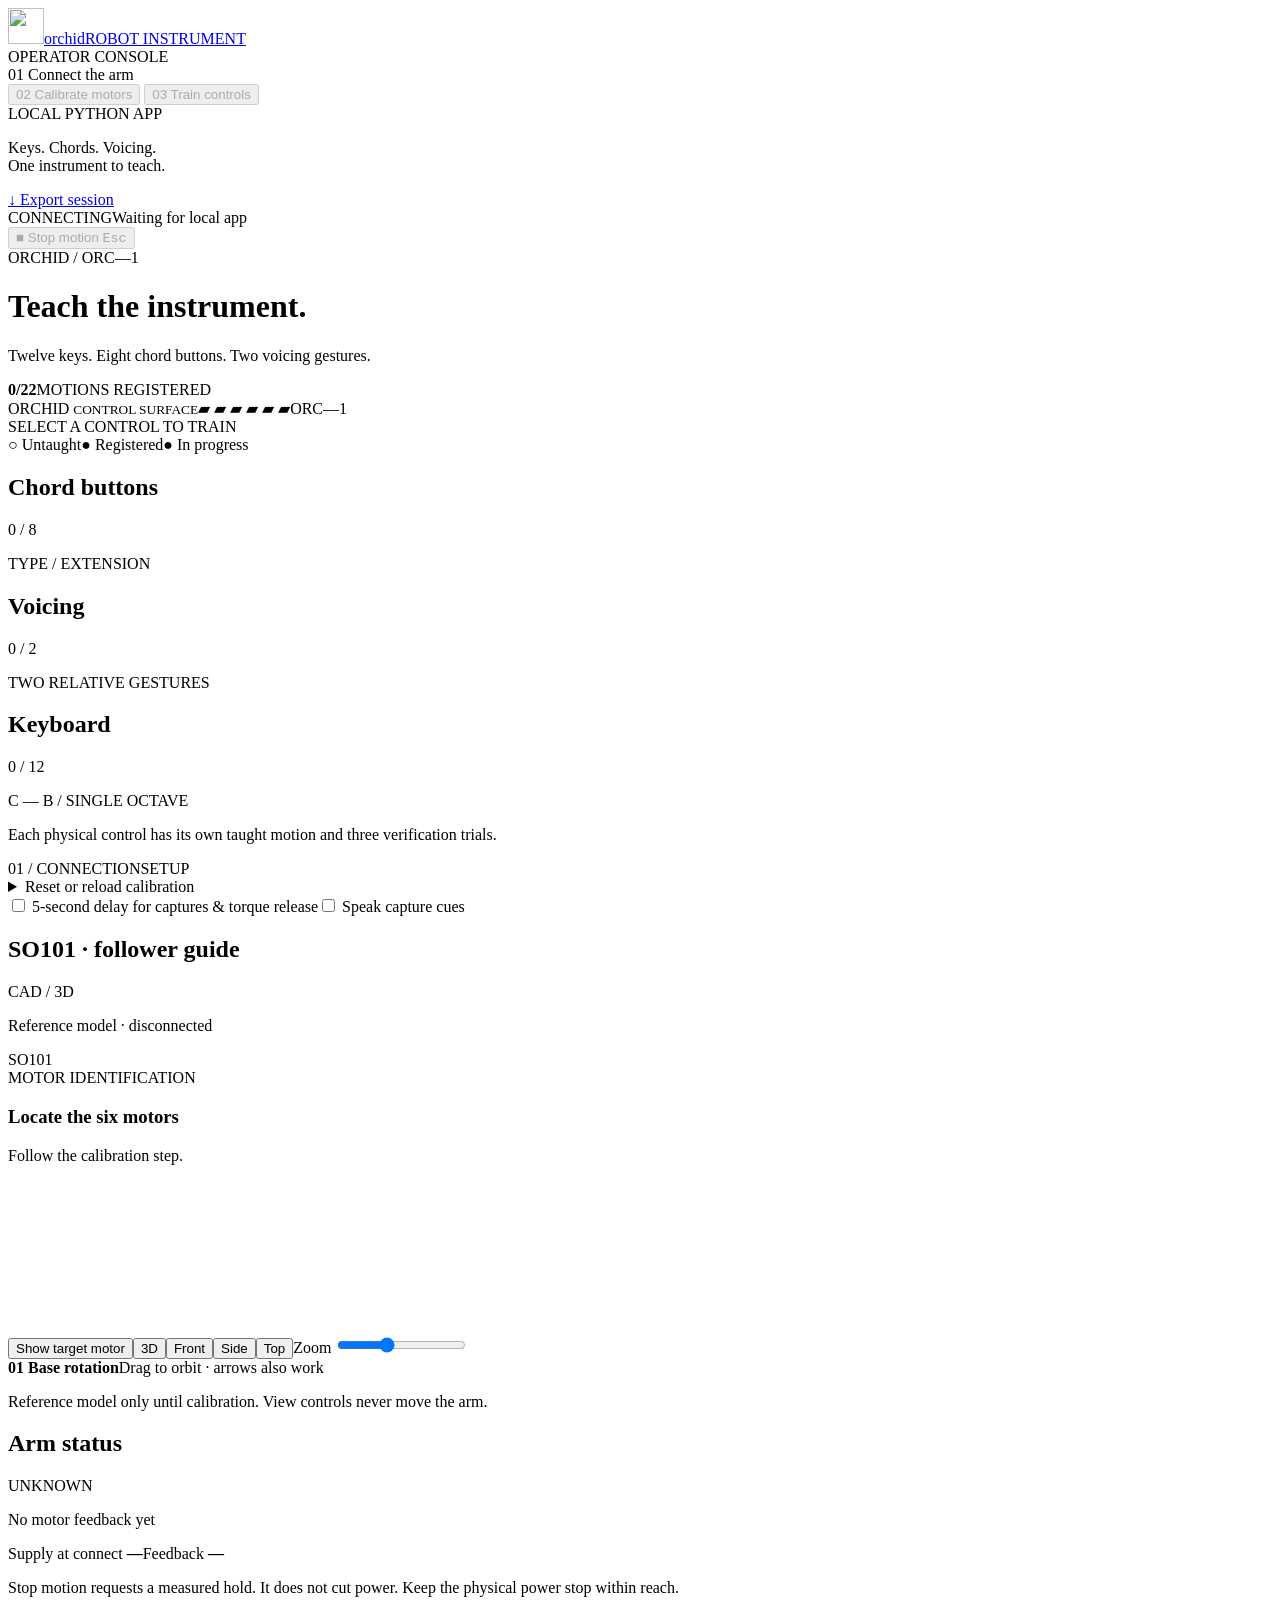
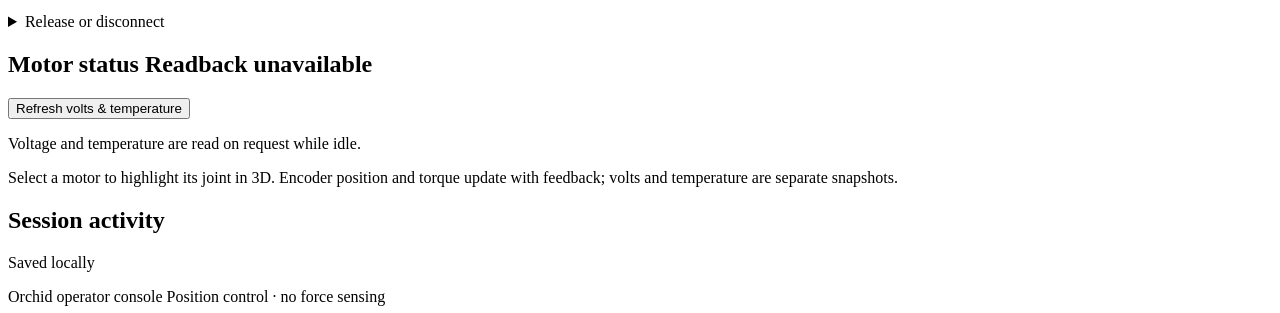
==== orchid_demo/static/index.html @ a0fb6c43 "Add calibration navigation and connect leaders from setup" ====
<!doctype html>
<html lang="en">
<head>
  <meta charset="utf-8"><meta name="viewport" content="width=device-width,initial-scale=1">
  <title>Orchid · Operator console</title>
  <link rel="icon" href="/static/orchid.svg" type="image/svg+xml">
  <link rel="stylesheet" href="/static/style.css">
  <script src="/static/arm-geometry.js" defer></script>
  <script src="/static/arm-model.js" defer></script>
  <script src="/static/arm-visuals.js" defer></script>
  <script src="/static/arm-guide.js" defer></script>
  <script src="/static/arm-renderer.js" defer></script>
  <script src="/static/arm-view.js" defer></script>
  <script src="/static/operator-panels.js" defer></script>
  <script src="/static/app.js" defer></script>
</head>
<body>
  <aside class="sidebar">
    <a class="brand" href="/"><img src="/static/orchid.svg" alt="" width="36" height="36"><span>orchid<span class="brand-sub">ROBOT INSTRUMENT</span></span></a>
    <div class="side-label">OPERATOR CONSOLE</div>
    <nav aria-label="Workflow progress">
      <div id="nav-connect" class="nav-item"><span>01</span> Connect the arm <b></b></div>
      <button type="button" id="nav-calibration" class="nav-item" data-view="calibration" disabled><span>02</span> Calibrate motors <b></b></button>
      <button type="button" id="nav-notes" class="nav-item" data-view="notes" disabled><span>03</span> Train controls <b></b></button>
    </nav>
    <div class="side-bottom"><span class="status-dot"></span> LOCAL PYTHON APP<p>Keys. Chords. Voicing.<br>One instrument to teach.</p><a href="/api/export" download>↓ Export session</a></div>
  </aside>
  <div class="workspace">
    <header class="topbar"><div><span id="mode" class="badge">CONNECTING</span><span id="connection">Waiting for local app</span></div><button id="stop" class="stop" disabled>■ Stop motion <kbd>Esc</kbd></button></header>
    <main>
      <div id="connection-warning" class="notice danger" role="alert" hidden></div>
      <div class="page-heading"><div><div class="eyebrow">ORCHID / ORC—1</div><h1>Teach the instrument.</h1><p>Twelve keys. Eight chord buttons. Two voicing gestures.</p></div><div class="progress-number"><strong id="completed">0<span>/22</span></strong><span>MOTIONS REGISTERED</span></div></div>
      <section class="instrument-shell" aria-label="Orchid control training map">
        <div class="instrument-rail"><span>ORCHID <small>CONTROL SURFACE</small></span><span class="rail-slots" aria-hidden="true">▰ ▰ ▰ ▰ ▰ ▰</span><span>ORC—1</span></div>
        <div class="instrument-face">
          <div class="instrument-topline"><span><i class="lamp"></i> SELECT A CONTROL TO TRAIN</span><div class="legend"><span>○ Untaught</span><span class="green">● Registered</span><span class="amber">● In progress</span></div></div>
          <div class="instrument-controls">
            <section class="chord-bank" aria-label="Chord buttons"><div class="section-line"><h2>Chord buttons</h2><span id="chord-count" class="subtle">0 / 8</span></div><div id="chord-buttons" class="chord-grid"></div><p class="surface-caption">TYPE / EXTENSION</p></section>
            <section class="voicing-bank" aria-label="Large voicing dial"><div class="section-line"><h2>Voicing</h2><span id="dial-count" class="subtle">0 / 2</span></div><div class="voicing-knob" aria-hidden="true"><span></span></div><div id="dial-buttons" class="dial-actions"></div><p class="surface-caption">TWO RELATIVE GESTURES</p></section>
            <section class="note-bank" aria-label="Twelve note registration progress"><div class="section-line"><h2>Keyboard</h2><span id="key-count" class="subtle">0 / 12</span></div><div id="keyboard" class="keyboard"></div><p class="surface-caption">C — B / SINGLE OCTAVE</p></section>
          </div>
          <p class="subtle" id="keyboard-hint">Each physical control has its own taught motion and three verification trials.</p>
        </div>
      </section>
      <div class="work-grid">
        <section class="workflow card"><div class="section-line"><span id="step-label" class="eyebrow">01 / CONNECTION</span><span id="phase-badge" class="badge neutral">SETUP</span></div><div id="leader-teaching" class="leader-teaching" hidden></div><div id="workflow"></div><details id="calibration-tools" class="calibration-tools"><summary>Reset or reload calibration</summary><div id="calibration-tools-content"></div></details><div id="countdown" class="countdown" role="status" hidden></div><div id="operation" class="operation" role="status" hidden></div><div id="error" class="notice danger" role="alert" hidden></div><div class="capture-options"><label><input type="checkbox" id="delay"> 5-second delay for captures & torque release</label><label><input type="checkbox" id="speech"> Speak capture cues</label></div></section>
        <aside class="arm-column">
          <section class="arm-view card" aria-label="3D arm position"><div class="section-line"><h2 id="arm-guide-title">SO101 · follower guide</h2><span class="subtle">CAD / 3D</span></div><p id="pose-status" class="pose-status" role="status">Reference model · disconnected</p><div id="pose-target" class="pose-target"><span id="pose-target-number" class="pose-target-number">SO101</span><div><span id="pose-target-kind" class="pose-target-kind">MOTOR IDENTIFICATION</span><h3 id="pose-target-title">Locate the six motors</h3><p id="pose-target-action">Follow the calibration step.</p></div></div><p id="pose-target-location" class="pose-target-location"></p><canvas aria-describedby="pose-target-title pose-target-action pose-target-location pose-status" id="arm-canvas" tabindex="0" aria-label="Read-only 3D SO101 arm view">The arm view requires Canvas. Joint positions are available in Motor status.</canvas><div class="view-controls" aria-label="Camera controls"><button type="button" id="pose-focus">Show target motor</button><button type="button" data-camera="home">3D</button><button type="button" data-camera="front">Front</button><button type="button" data-camera="side">Side</button><button type="button" data-camera="top">Top</button><label>Zoom <input id="pose-zoom" type="range" min="0.6" max="1.7" step="0.1" value="1"></label></div><div class="pose-footer"><strong id="pose-joint">01 Base rotation</strong><span>Drag to orbit · arrows also work</span></div><p id="pose-note" class="physical-note">Reference model only until calibration. View controls never move the arm.</p></section>
          <section class="telemetry card"><div class="section-line"><h2>Arm status</h2><span id="torque-summary" class="badge neutral">UNKNOWN</span></div><p id="feedback-age" class="subtle">No motor feedback yet</p><div class="telemetry-footer"><span>Supply at connect <b id="voltage">—</b></span><span>Feedback <b id="feedback">—</b></span></div><p class="physical-note">Stop motion requests a measured hold. It does not cut power. Keep the physical power stop within reach.</p><details id="recovery"><summary>Release or disconnect</summary><button type="button" class="confirmation" id="recovery-supported" data-confirm="supported" aria-pressed="false"><span class="confirmation-icon" aria-hidden="true">○</span><span class="confirmation-copy"><strong>Arm recovery</strong><span>Both connected arms are supported or resting securely.</span><small class="confirmation-state">Tap to confirm · no motor command</small></span></button><div class="actions"><button data-action="release" data-recovery="true" class="secondary">Release torque</button><button data-action="disconnect" data-recovery="true" class="secondary">Disconnect</button></div></details></section>
        </aside>
      </div>
      <section class="motor-status card"><div class="section-line"><h2>Motor status <span id="motor-status-label" class="subtle">Readback unavailable</span></h2><button type="button" class="secondary" data-action="refresh_diagnostics" data-diagnostics="true">Refresh volts & temperature</button></div><div id="motors" class="motor-grid"></div><p id="diagnostics-age" class="subtle">Voltage and temperature are read on request while idle.</p><p class="hint">Select a motor to highlight its joint in 3D. Encoder position and torque update with feedback; volts and temperature are separate snapshots.</p></section>
      <section class="activity card"><div class="section-line"><h2>Session activity</h2><span class="subtle">Saved locally</span></div><ol id="events"></ol></section>
      <footer>Orchid operator console <span>Position control · no force sensing</span></footer>
    </main>
  </div>
</body>
</html>
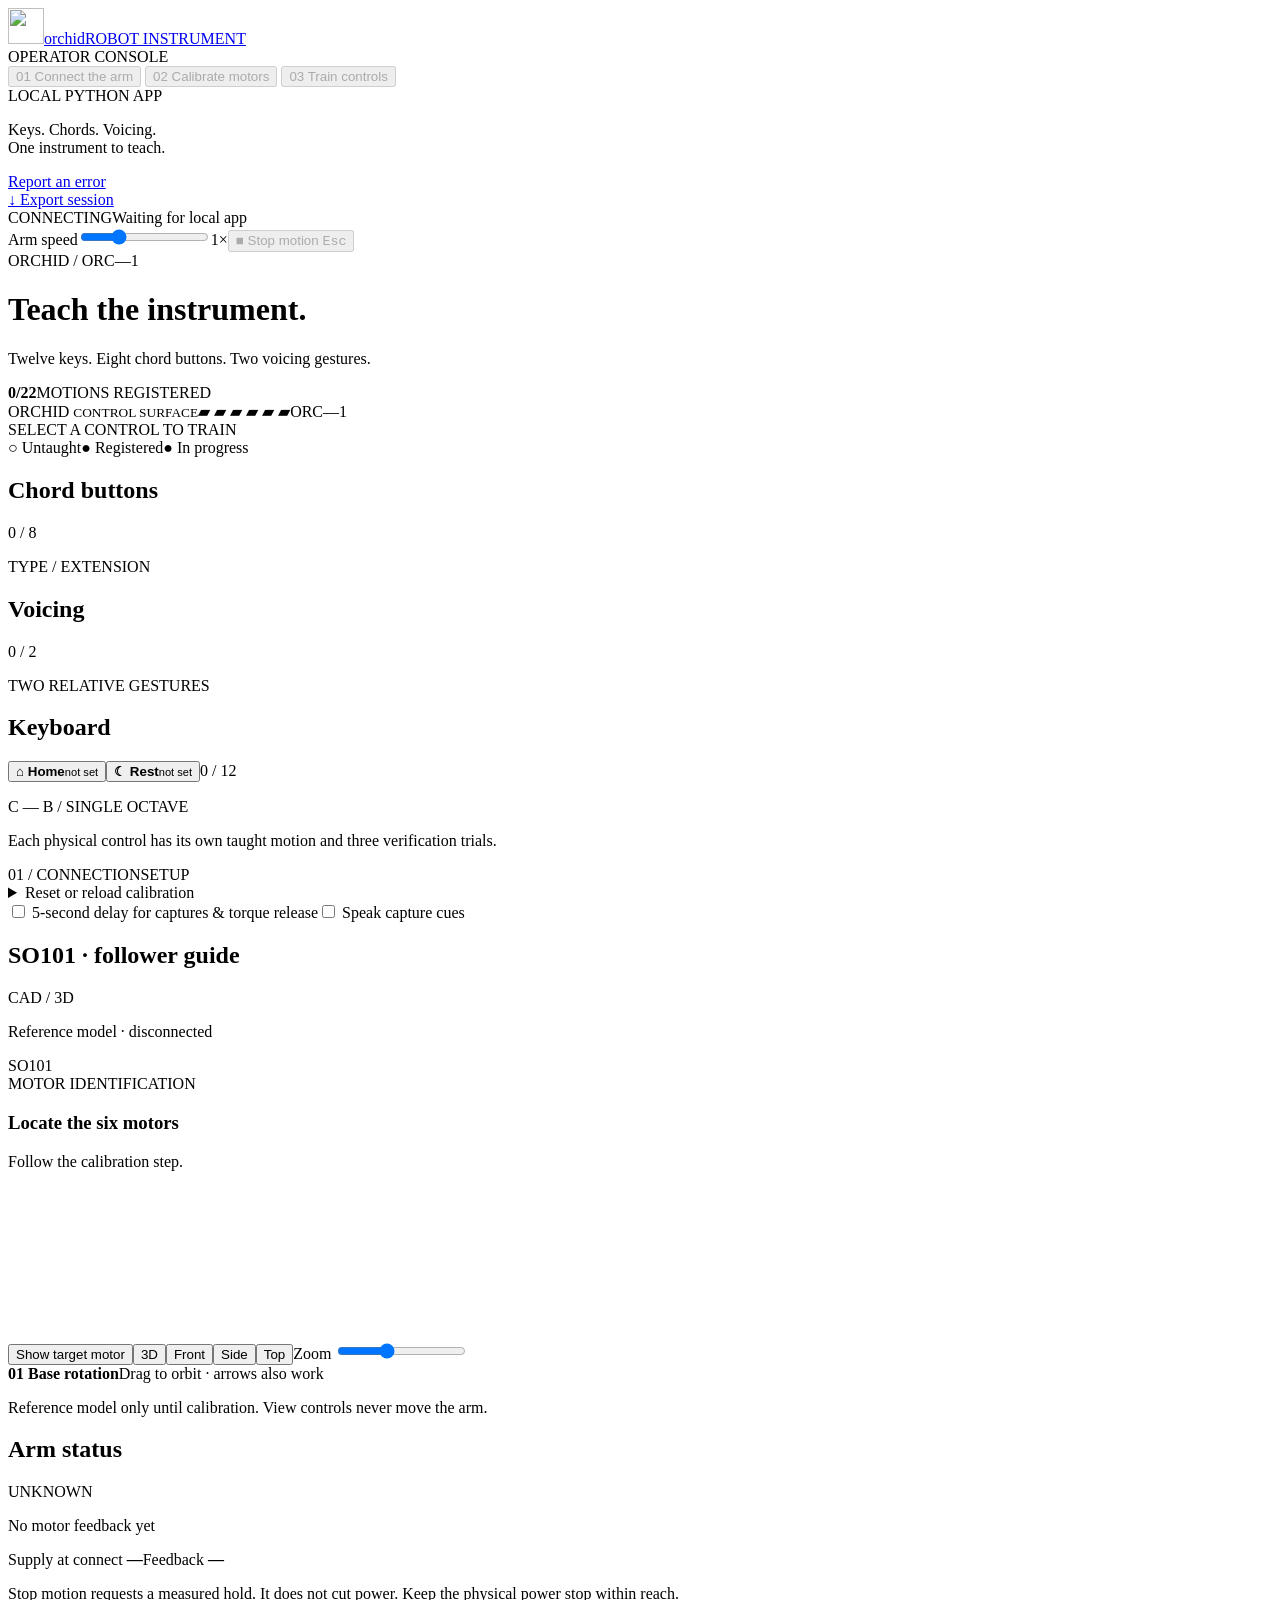
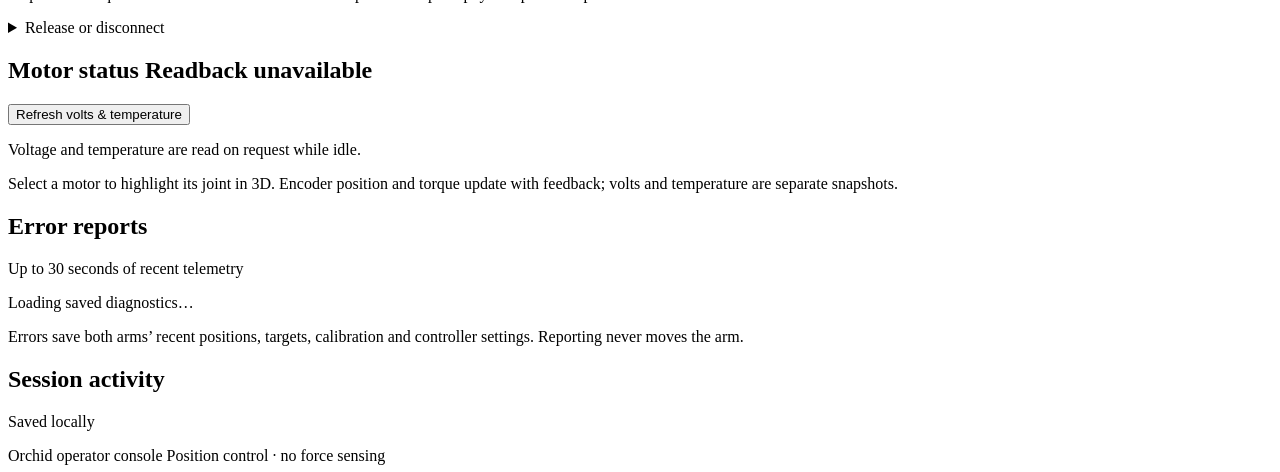
==== commit a3d2d870: "Teach keys by waypoints on LeRobot's control loop; add API, speed, e-stop and macOS move - teach_key" ====
--- a/orchid_demo/static/index.html
+++ b/orchid_demo/static/index.html
@@ -12,6 +12,8 @@
   <script src="/static/arm-renderer.js" defer></script>
   <script src="/static/arm-view.js" defer></script>
   <script src="/static/operator-panels.js" defer></script>
+  <script src="/static/error-copy.js" defer></script>
+  <script src="/static/incidents.js" defer></script>
   <script src="/static/app.js" defer></script>
 </head>
 <body>
@@ -19,14 +21,14 @@
     <a class="brand" href="/"><img src="/static/orchid.svg" alt="" width="36" height="36"><span>orchid<span class="brand-sub">ROBOT INSTRUMENT</span></span></a>
     <div class="side-label">OPERATOR CONSOLE</div>
     <nav aria-label="Workflow progress">
-      <div id="nav-connect" class="nav-item"><span>01</span> Connect the arm <b></b></div>
+      <button type="button" id="nav-connect" class="nav-item" data-view="connect" disabled><span>01</span> Connect the arm <b></b></button>
       <button type="button" id="nav-calibration" class="nav-item" data-view="calibration" disabled><span>02</span> Calibrate motors <b></b></button>
       <button type="button" id="nav-notes" class="nav-item" data-view="notes" disabled><span>03</span> Train controls <b></b></button>
     </nav>
-    <div class="side-bottom"><span class="status-dot"></span> LOCAL PYTHON APP<p>Keys. Chords. Voicing.<br>One instrument to teach.</p><a href="/api/export" download>↓ Export session</a></div>
+    <div class="side-bottom"><span class="status-dot"></span> LOCAL PYTHON APP<p>Keys. Chords. Voicing.<br>One instrument to teach.</p><a href="#error-reports">Report an error</a><br><a href="/api/export" download>↓ Export session</a></div>
   </aside>
   <div class="workspace">
-    <header class="topbar"><div><span id="mode" class="badge">CONNECTING</span><span id="connection">Waiting for local app</span></div><button id="stop" class="stop" disabled>■ Stop motion <kbd>Esc</kbd></button></header>
+    <header class="topbar"><div><span id="mode" class="badge">CONNECTING</span><span id="connection">Waiting for local app</span></div><div class="topbar-tools"><label class="speed-control" title="Arm speed for every key, chord, dial turn and the API. Applies from the next play."><span>Arm speed</span><input id="arm-speed" type="range" min="0.25" max="3" step="0.25" value="1" aria-label="Arm speed, 0.25 to 3 times"><output id="arm-speed-value" for="arm-speed">1×</output></label><button id="stop" class="stop" disabled>■ Stop motion <kbd>Esc</kbd></button></div></header>
     <main>
       <div id="connection-warning" class="notice danger" role="alert" hidden></div>
       <div class="page-heading"><div><div class="eyebrow">ORCHID / ORC—1</div><h1>Teach the instrument.</h1><p>Twelve keys. Eight chord buttons. Two voicing gestures.</p></div><div class="progress-number"><strong id="completed">0<span>/22</span></strong><span>MOTIONS REGISTERED</span></div></div>
@@ -37,19 +39,20 @@
           <div class="instrument-controls">
             <section class="chord-bank" aria-label="Chord buttons"><div class="section-line"><h2>Chord buttons</h2><span id="chord-count" class="subtle">0 / 8</span></div><div id="chord-buttons" class="chord-grid"></div><p class="surface-caption">TYPE / EXTENSION</p></section>
             <section class="voicing-bank" aria-label="Large voicing dial"><div class="section-line"><h2>Voicing</h2><span id="dial-count" class="subtle">0 / 2</span></div><div class="voicing-knob" aria-hidden="true"><span></span></div><div id="dial-buttons" class="dial-actions"></div><p class="surface-caption">TWO RELATIVE GESTURES</p></section>
-            <section class="note-bank" aria-label="Twelve note registration progress"><div class="section-line"><h2>Keyboard</h2><span id="key-count" class="subtle">0 / 12</span></div><div id="keyboard" class="keyboard"></div><p class="surface-caption">C — B / SINGLE OCTAVE</p></section>
+            <section class="note-bank" aria-label="Twelve note registration progress"><div class="section-line"><h2>Keyboard</h2><button type="button" id="home-control" class="home-control" data-note="home" aria-label="Arm home pose"><strong>⌂ Home</strong><small id="home-control-status">not set</small></button><button type="button" id="rest-control" class="home-control" data-note="rest" aria-label="Arm rest pose"><strong>☾ Rest</strong><small id="rest-control-status">not set</small></button><span id="key-count" class="subtle">0 / 12</span></div><div id="keyboard" class="keyboard"></div><p class="surface-caption">C — B / SINGLE OCTAVE</p></section>
           </div>
           <p class="subtle" id="keyboard-hint">Each physical control has its own taught motion and three verification trials.</p>
         </div>
       </section>
       <div class="work-grid">
-        <section class="workflow card"><div class="section-line"><span id="step-label" class="eyebrow">01 / CONNECTION</span><span id="phase-badge" class="badge neutral">SETUP</span></div><div id="leader-teaching" class="leader-teaching" hidden></div><div id="workflow"></div><details id="calibration-tools" class="calibration-tools"><summary>Reset or reload calibration</summary><div id="calibration-tools-content"></div></details><div id="countdown" class="countdown" role="status" hidden></div><div id="operation" class="operation" role="status" hidden></div><div id="error" class="notice danger" role="alert" hidden></div><div class="capture-options"><label><input type="checkbox" id="delay"> 5-second delay for captures & torque release</label><label><input type="checkbox" id="speech"> Speak capture cues</label></div></section>
+        <section class="workflow card"><div class="section-line"><span id="step-label" class="eyebrow">01 / CONNECTION</span><span id="phase-badge" class="badge neutral">SETUP</span></div><div id="leader-teaching" class="leader-teaching" hidden></div><div id="workflow"></div><details id="home-tools" class="calibration-tools" hidden><summary>Teach a new home</summary><div id="home-tools-content"></div></details><details id="calibration-tools" class="calibration-tools"><summary>Reset or reload calibration</summary><div id="calibration-tools-content"></div></details><div id="countdown" class="countdown" role="status" hidden></div><div id="operation" class="operation" role="status" hidden></div><div id="error" class="notice danger" role="alert" hidden></div><div class="capture-options"><label><input type="checkbox" id="delay"> 5-second delay for captures & torque release</label><label><input type="checkbox" id="speech"> Speak capture cues</label></div></section>
         <aside class="arm-column">
           <section class="arm-view card" aria-label="3D arm position"><div class="section-line"><h2 id="arm-guide-title">SO101 · follower guide</h2><span class="subtle">CAD / 3D</span></div><p id="pose-status" class="pose-status" role="status">Reference model · disconnected</p><div id="pose-target" class="pose-target"><span id="pose-target-number" class="pose-target-number">SO101</span><div><span id="pose-target-kind" class="pose-target-kind">MOTOR IDENTIFICATION</span><h3 id="pose-target-title">Locate the six motors</h3><p id="pose-target-action">Follow the calibration step.</p></div></div><p id="pose-target-location" class="pose-target-location"></p><canvas aria-describedby="pose-target-title pose-target-action pose-target-location pose-status" id="arm-canvas" tabindex="0" aria-label="Read-only 3D SO101 arm view">The arm view requires Canvas. Joint positions are available in Motor status.</canvas><div class="view-controls" aria-label="Camera controls"><button type="button" id="pose-focus">Show target motor</button><button type="button" data-camera="home">3D</button><button type="button" data-camera="front">Front</button><button type="button" data-camera="side">Side</button><button type="button" data-camera="top">Top</button><label>Zoom <input id="pose-zoom" type="range" min="0.6" max="1.7" step="0.1" value="1"></label></div><div class="pose-footer"><strong id="pose-joint">01 Base rotation</strong><span>Drag to orbit · arrows also work</span></div><p id="pose-note" class="physical-note">Reference model only until calibration. View controls never move the arm.</p></section>
           <section class="telemetry card"><div class="section-line"><h2>Arm status</h2><span id="torque-summary" class="badge neutral">UNKNOWN</span></div><p id="feedback-age" class="subtle">No motor feedback yet</p><div class="telemetry-footer"><span>Supply at connect <b id="voltage">—</b></span><span>Feedback <b id="feedback">—</b></span></div><p class="physical-note">Stop motion requests a measured hold. It does not cut power. Keep the physical power stop within reach.</p><details id="recovery"><summary>Release or disconnect</summary><button type="button" class="confirmation" id="recovery-supported" data-confirm="supported" aria-pressed="false"><span class="confirmation-icon" aria-hidden="true">○</span><span class="confirmation-copy"><strong>Arm recovery</strong><span>Both connected arms are supported or resting securely.</span><small class="confirmation-state">Tap to confirm · no motor command</small></span></button><div class="actions"><button data-action="release" data-recovery="true" class="secondary">Release torque</button><button data-action="disconnect" data-recovery="true" class="secondary">Disconnect</button></div></details></section>
         </aside>
       </div>
       <section class="motor-status card"><div class="section-line"><h2>Motor status <span id="motor-status-label" class="subtle">Readback unavailable</span></h2><button type="button" class="secondary" data-action="refresh_diagnostics" data-diagnostics="true">Refresh volts & temperature</button></div><div id="motors" class="motor-grid"></div><p id="diagnostics-age" class="subtle">Voltage and temperature are read on request while idle.</p><p class="hint">Select a motor to highlight its joint in 3D. Encoder position and torque update with feedback; volts and temperature are separate snapshots.</p></section>
+      <section id="error-reports" class="card incident-reports" aria-label="Error reports"><div class="section-line"><h2>Error reports</h2><span class="subtle">Up to 30 seconds of recent telemetry</span></div><p id="incident-delivery" class="subtle">Loading saved diagnostics…</p><p>Errors save both arms’ recent positions, targets, calibration and controller settings. Reporting never moves the arm.</p><p id="incident-message" class="notice danger" data-error-copy role="alert" hidden></p><div id="incident-list" class="incident-list"></div></section>
       <section class="activity card"><div class="section-line"><h2>Session activity</h2><span class="subtle">Saved locally</span></div><ol id="events"></ol></section>
       <footer>Orchid operator console <span>Position control · no force sensing</span></footer>
     </main>
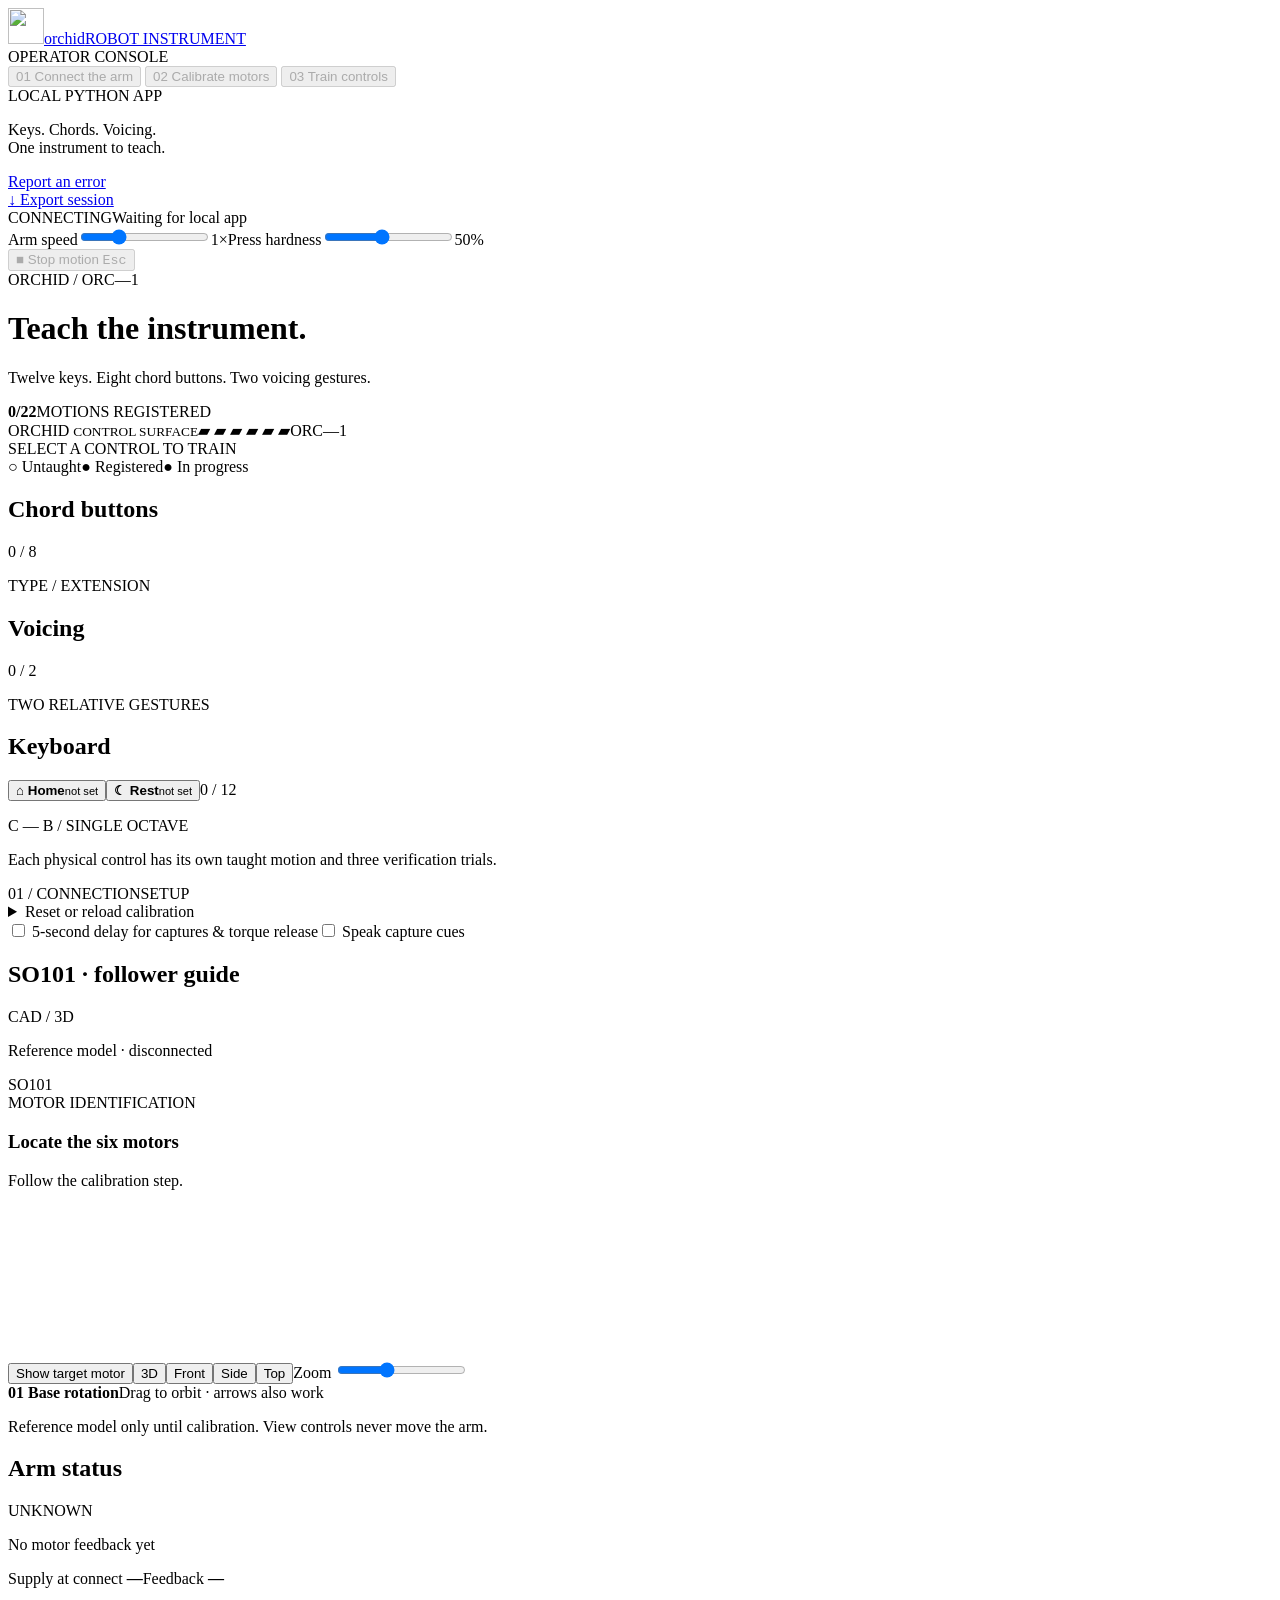
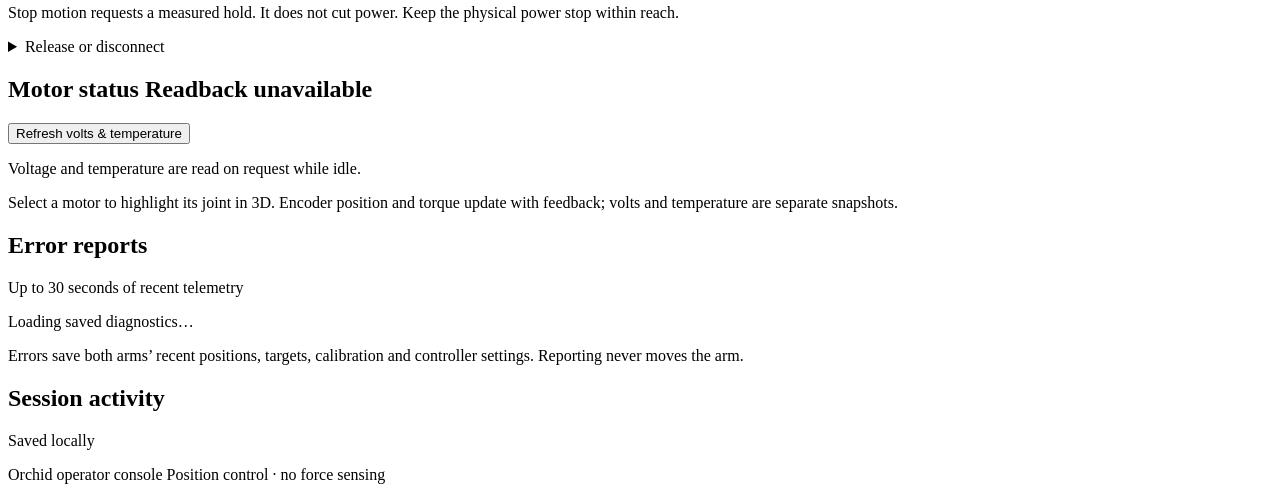
==== commit e4b32536: "Play taught controls with only the follower; add press hardness - Taught keys, chord buttons, dial t" ====
--- a/orchid_demo/static/index.html
+++ b/orchid_demo/static/index.html
@@ -28,7 +28,7 @@
     <div class="side-bottom"><span class="status-dot"></span> LOCAL PYTHON APP<p>Keys. Chords. Voicing.<br>One instrument to teach.</p><a href="#error-reports">Report an error</a><br><a href="/api/export" download>↓ Export session</a></div>
   </aside>
   <div class="workspace">
-    <header class="topbar"><div><span id="mode" class="badge">CONNECTING</span><span id="connection">Waiting for local app</span></div><div class="topbar-tools"><label class="speed-control" title="Arm speed for every key, chord, dial turn and the API. Applies from the next play."><span>Arm speed</span><input id="arm-speed" type="range" min="0.25" max="3" step="0.25" value="1" aria-label="Arm speed, 0.25 to 3 times"><output id="arm-speed-value" for="arm-speed">1×</output></label><button id="stop" class="stop" disabled>■ Stop motion <kbd>Esc</kbd></button></div></header>
+    <header class="topbar"><div><span id="mode" class="badge">CONNECTING</span><span id="connection">Waiting for local app</span></div><div class="topbar-tools"><div class="top-sliders"><label class="speed-control" title="Arm speed for every key, chord, dial turn and the API. Applies from the next play."><span>Arm speed</span><input id="arm-speed" type="range" min="0.25" max="3" step="0.25" value="1" aria-label="Arm speed, 0.25 to 3 times"><output id="arm-speed-value" for="arm-speed">1×</output></label><label class="speed-control" title="How fast the final touch → press moves, as a share of the other strokes. Lower is gentler. Applies to every key and chord button from the next play; the release is not slowed."><span>Press hardness</span><input id="press-hardness" type="range" min="10" max="100" step="5" value="50" aria-label="Press hardness, 10 to 100 percent"><output id="press-hardness-value" for="press-hardness">50%</output></label></div><button id="stop" class="stop" disabled>■ Stop motion <kbd>Esc</kbd></button></div></header>
     <main>
       <div id="connection-warning" class="notice danger" role="alert" hidden></div>
       <div class="page-heading"><div><div class="eyebrow">ORCHID / ORC—1</div><h1>Teach the instrument.</h1><p>Twelve keys. Eight chord buttons. Two voicing gestures.</p></div><div class="progress-number"><strong id="completed">0<span>/22</span></strong><span>MOTIONS REGISTERED</span></div></div>
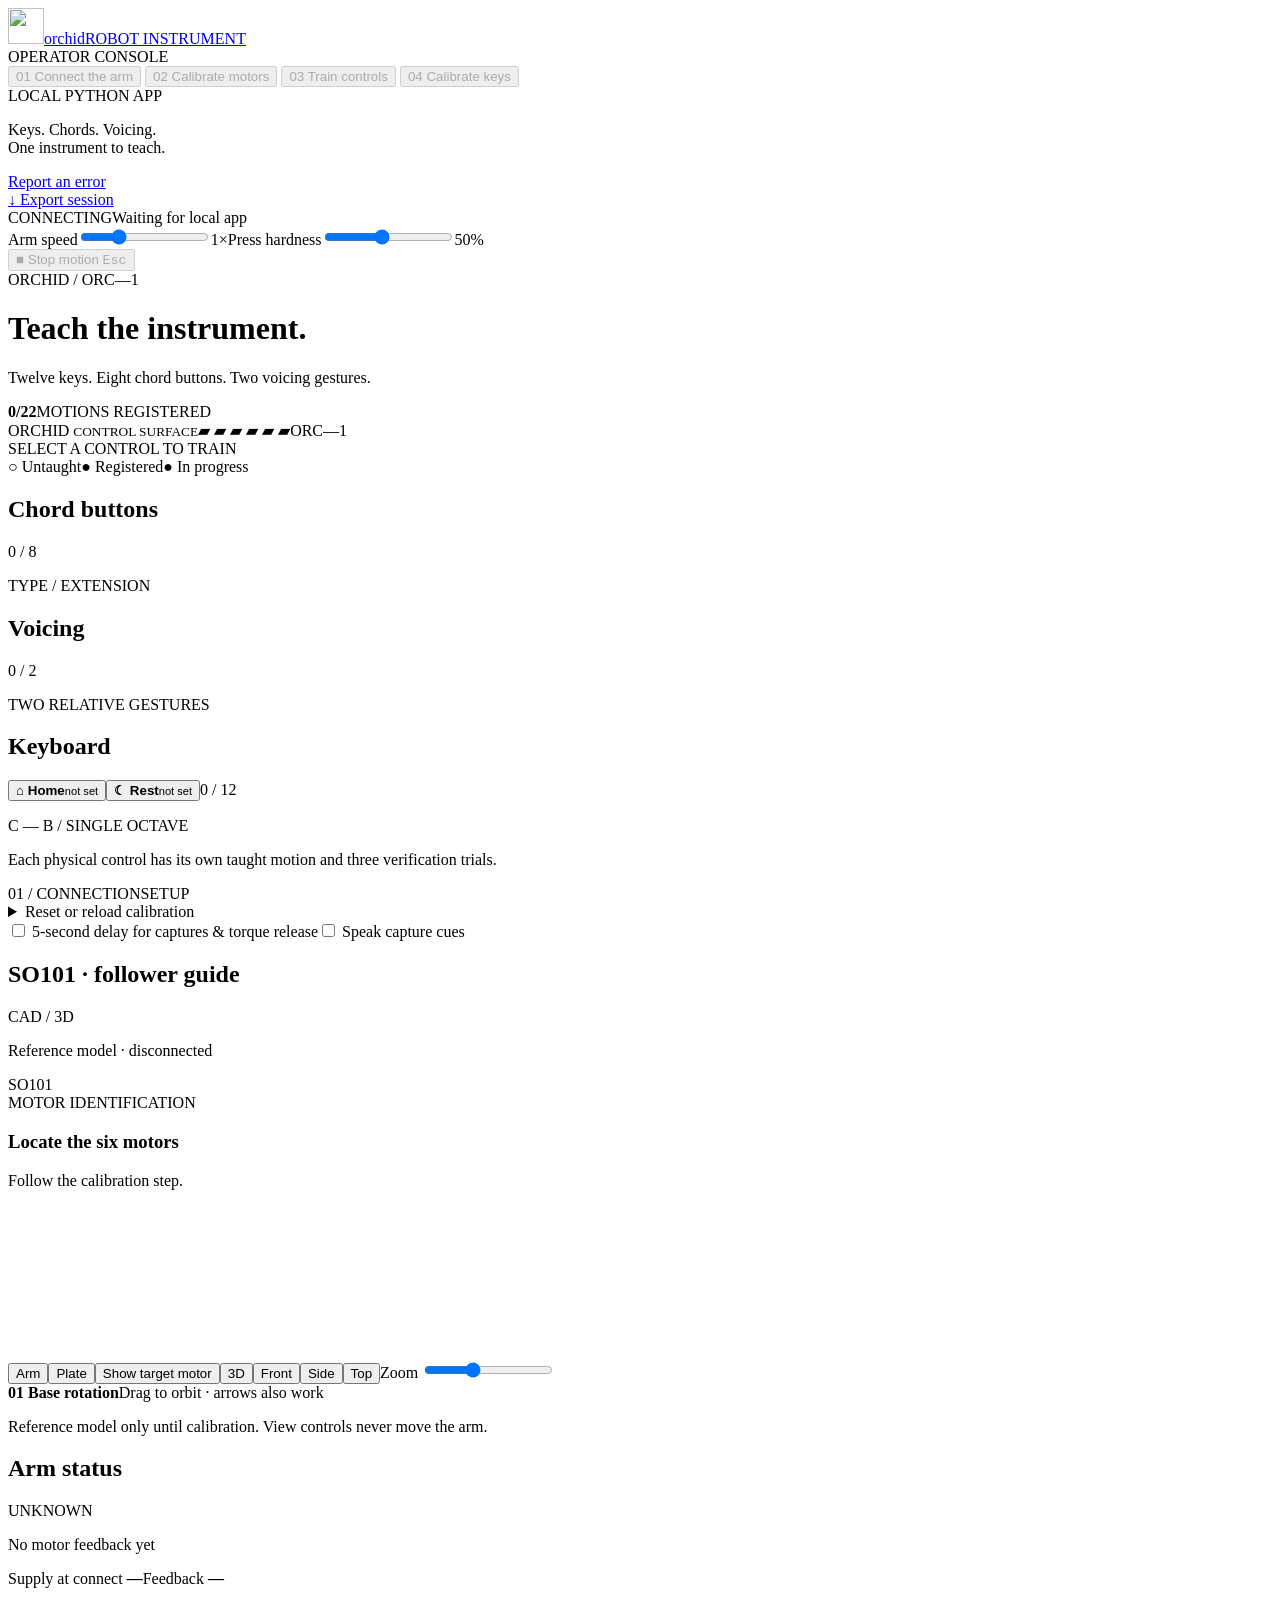
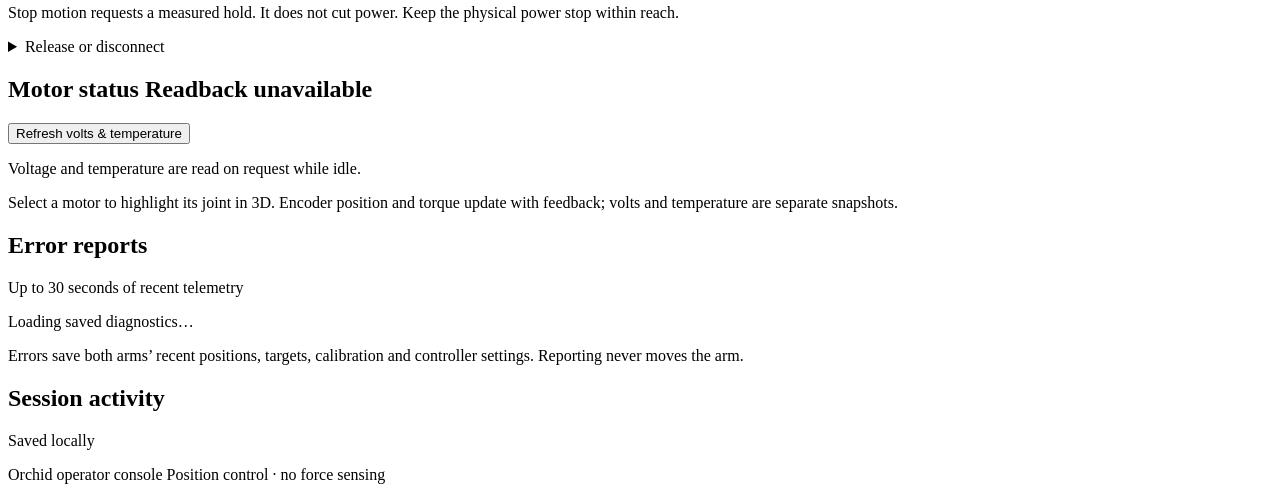
==== commit b6cb4843: "Check notes with Orchid Studio, calibrate keys, and run two followers on the plate Note check and ke" ====
--- a/orchid_demo/static/index.html
+++ b/orchid_demo/static/index.html
@@ -8,6 +8,7 @@
   <script src="/static/arm-geometry.js" defer></script>
   <script src="/static/arm-model.js" defer></script>
   <script src="/static/arm-visuals.js" defer></script>
+  <script src="/static/plate-visual.js" defer></script>
   <script src="/static/arm-guide.js" defer></script>
   <script src="/static/arm-renderer.js" defer></script>
   <script src="/static/arm-view.js" defer></script>
@@ -20,12 +21,14 @@
   <aside class="sidebar">
     <a class="brand" href="/"><img src="/static/orchid.svg" alt="" width="36" height="36"><span>orchid<span class="brand-sub">ROBOT INSTRUMENT</span></span></a>
     <div class="side-label">OPERATOR CONSOLE</div>
+    <div id="arm-switch" class="arm-switch" role="group" aria-label="Follower arm" hidden></div>
     <nav aria-label="Workflow progress">
       <button type="button" id="nav-connect" class="nav-item" data-view="connect" disabled><span>01</span> Connect the arm <b></b></button>
       <button type="button" id="nav-calibration" class="nav-item" data-view="calibration" disabled><span>02</span> Calibrate motors <b></b></button>
       <button type="button" id="nav-notes" class="nav-item" data-view="notes" disabled><span>03</span> Train controls <b></b></button>
+      <button type="button" id="nav-tune" class="nav-item" data-view="tune" disabled><span>04</span> Calibrate keys <b></b></button>
     </nav>
-    <div class="side-bottom"><span class="status-dot"></span> LOCAL PYTHON APP<p>Keys. Chords. Voicing.<br>One instrument to teach.</p><a href="#error-reports">Report an error</a><br><a href="/api/export" download>↓ Export session</a></div>
+    <div class="side-bottom"><span class="status-dot"></span> LOCAL PYTHON APP<p>Keys. Chords. Voicing.<br>One instrument to teach.</p><a href="#error-reports">Report an error</a><br><a href="/api/export" data-export download>↓ Export session</a></div>
   </aside>
   <div class="workspace">
     <header class="topbar"><div><span id="mode" class="badge">CONNECTING</span><span id="connection">Waiting for local app</span></div><div class="topbar-tools"><div class="top-sliders"><label class="speed-control" title="Arm speed for every key, chord, dial turn and the API. Applies from the next play."><span>Arm speed</span><input id="arm-speed" type="range" min="0.25" max="3" step="0.25" value="1" aria-label="Arm speed, 0.25 to 3 times"><output id="arm-speed-value" for="arm-speed">1×</output></label><label class="speed-control" title="How fast the final touch → press moves, as a share of the other strokes. Lower is gentler. Applies to every key and chord button from the next play; the release is not slowed."><span>Press hardness</span><input id="press-hardness" type="range" min="10" max="100" step="5" value="50" aria-label="Press hardness, 10 to 100 percent"><output id="press-hardness-value" for="press-hardness">50%</output></label></div><button id="stop" class="stop" disabled>■ Stop motion <kbd>Esc</kbd></button></div></header>
@@ -47,7 +50,7 @@
       <div class="work-grid">
         <section class="workflow card"><div class="section-line"><span id="step-label" class="eyebrow">01 / CONNECTION</span><span id="phase-badge" class="badge neutral">SETUP</span></div><div id="leader-teaching" class="leader-teaching" hidden></div><div id="workflow"></div><details id="home-tools" class="calibration-tools" hidden><summary>Teach a new home</summary><div id="home-tools-content"></div></details><details id="calibration-tools" class="calibration-tools"><summary>Reset or reload calibration</summary><div id="calibration-tools-content"></div></details><div id="countdown" class="countdown" role="status" hidden></div><div id="operation" class="operation" role="status" hidden></div><div id="error" class="notice danger" role="alert" hidden></div><div class="capture-options"><label><input type="checkbox" id="delay"> 5-second delay for captures & torque release</label><label><input type="checkbox" id="speech"> Speak capture cues</label></div></section>
         <aside class="arm-column">
-          <section class="arm-view card" aria-label="3D arm position"><div class="section-line"><h2 id="arm-guide-title">SO101 · follower guide</h2><span class="subtle">CAD / 3D</span></div><p id="pose-status" class="pose-status" role="status">Reference model · disconnected</p><div id="pose-target" class="pose-target"><span id="pose-target-number" class="pose-target-number">SO101</span><div><span id="pose-target-kind" class="pose-target-kind">MOTOR IDENTIFICATION</span><h3 id="pose-target-title">Locate the six motors</h3><p id="pose-target-action">Follow the calibration step.</p></div></div><p id="pose-target-location" class="pose-target-location"></p><canvas aria-describedby="pose-target-title pose-target-action pose-target-location pose-status" id="arm-canvas" tabindex="0" aria-label="Read-only 3D SO101 arm view">The arm view requires Canvas. Joint positions are available in Motor status.</canvas><div class="view-controls" aria-label="Camera controls"><button type="button" id="pose-focus">Show target motor</button><button type="button" data-camera="home">3D</button><button type="button" data-camera="front">Front</button><button type="button" data-camera="side">Side</button><button type="button" data-camera="top">Top</button><label>Zoom <input id="pose-zoom" type="range" min="0.6" max="1.7" step="0.1" value="1"></label></div><div class="pose-footer"><strong id="pose-joint">01 Base rotation</strong><span>Drag to orbit · arrows also work</span></div><p id="pose-note" class="physical-note">Reference model only until calibration. View controls never move the arm.</p></section>
+          <section class="arm-view card" aria-label="3D arm position"><div class="section-line"><h2 id="arm-guide-title">SO101 · follower guide</h2><span class="subtle">CAD / 3D</span></div><p id="pose-status" class="pose-status" role="status">Reference model · disconnected</p><div id="pose-target" class="pose-target"><span id="pose-target-number" class="pose-target-number">SO101</span><div><span id="pose-target-kind" class="pose-target-kind">MOTOR IDENTIFICATION</span><h3 id="pose-target-title">Locate the six motors</h3><p id="pose-target-action">Follow the calibration step.</p></div></div><p id="pose-target-location" class="pose-target-location"></p><canvas aria-describedby="pose-target-title pose-target-action pose-target-location pose-status" id="arm-canvas" tabindex="0" aria-label="Read-only 3D SO101 arm view">The arm view requires Canvas. Joint positions are available in Motor status.</canvas><div class="view-controls" aria-label="Camera controls"><button type="button" data-scene="arm" aria-pressed="true">Arm</button><button type="button" data-scene="plate" aria-pressed="false">Plate</button><button type="button" id="pose-focus">Show target motor</button><button type="button" data-camera="home">3D</button><button type="button" data-camera="front">Front</button><button type="button" data-camera="side">Side</button><button type="button" data-camera="top">Top</button><label>Zoom <input id="pose-zoom" type="range" min="0.6" max="1.7" step="0.1" value="1"></label></div><div class="pose-footer"><strong id="pose-joint">01 Base rotation</strong><span>Drag to orbit · arrows also work</span></div><p id="pose-note" class="physical-note">Reference model only until calibration. View controls never move the arm.</p></section>
           <section class="telemetry card"><div class="section-line"><h2>Arm status</h2><span id="torque-summary" class="badge neutral">UNKNOWN</span></div><p id="feedback-age" class="subtle">No motor feedback yet</p><div class="telemetry-footer"><span>Supply at connect <b id="voltage">—</b></span><span>Feedback <b id="feedback">—</b></span></div><p class="physical-note">Stop motion requests a measured hold. It does not cut power. Keep the physical power stop within reach.</p><details id="recovery"><summary>Release or disconnect</summary><button type="button" class="confirmation" id="recovery-supported" data-confirm="supported" aria-pressed="false"><span class="confirmation-icon" aria-hidden="true">○</span><span class="confirmation-copy"><strong>Arm recovery</strong><span>Both connected arms are supported or resting securely.</span><small class="confirmation-state">Tap to confirm · no motor command</small></span></button><div class="actions"><button data-action="release" data-recovery="true" class="secondary">Release torque</button><button data-action="disconnect" data-recovery="true" class="secondary">Disconnect</button></div></details></section>
         </aside>
       </div>
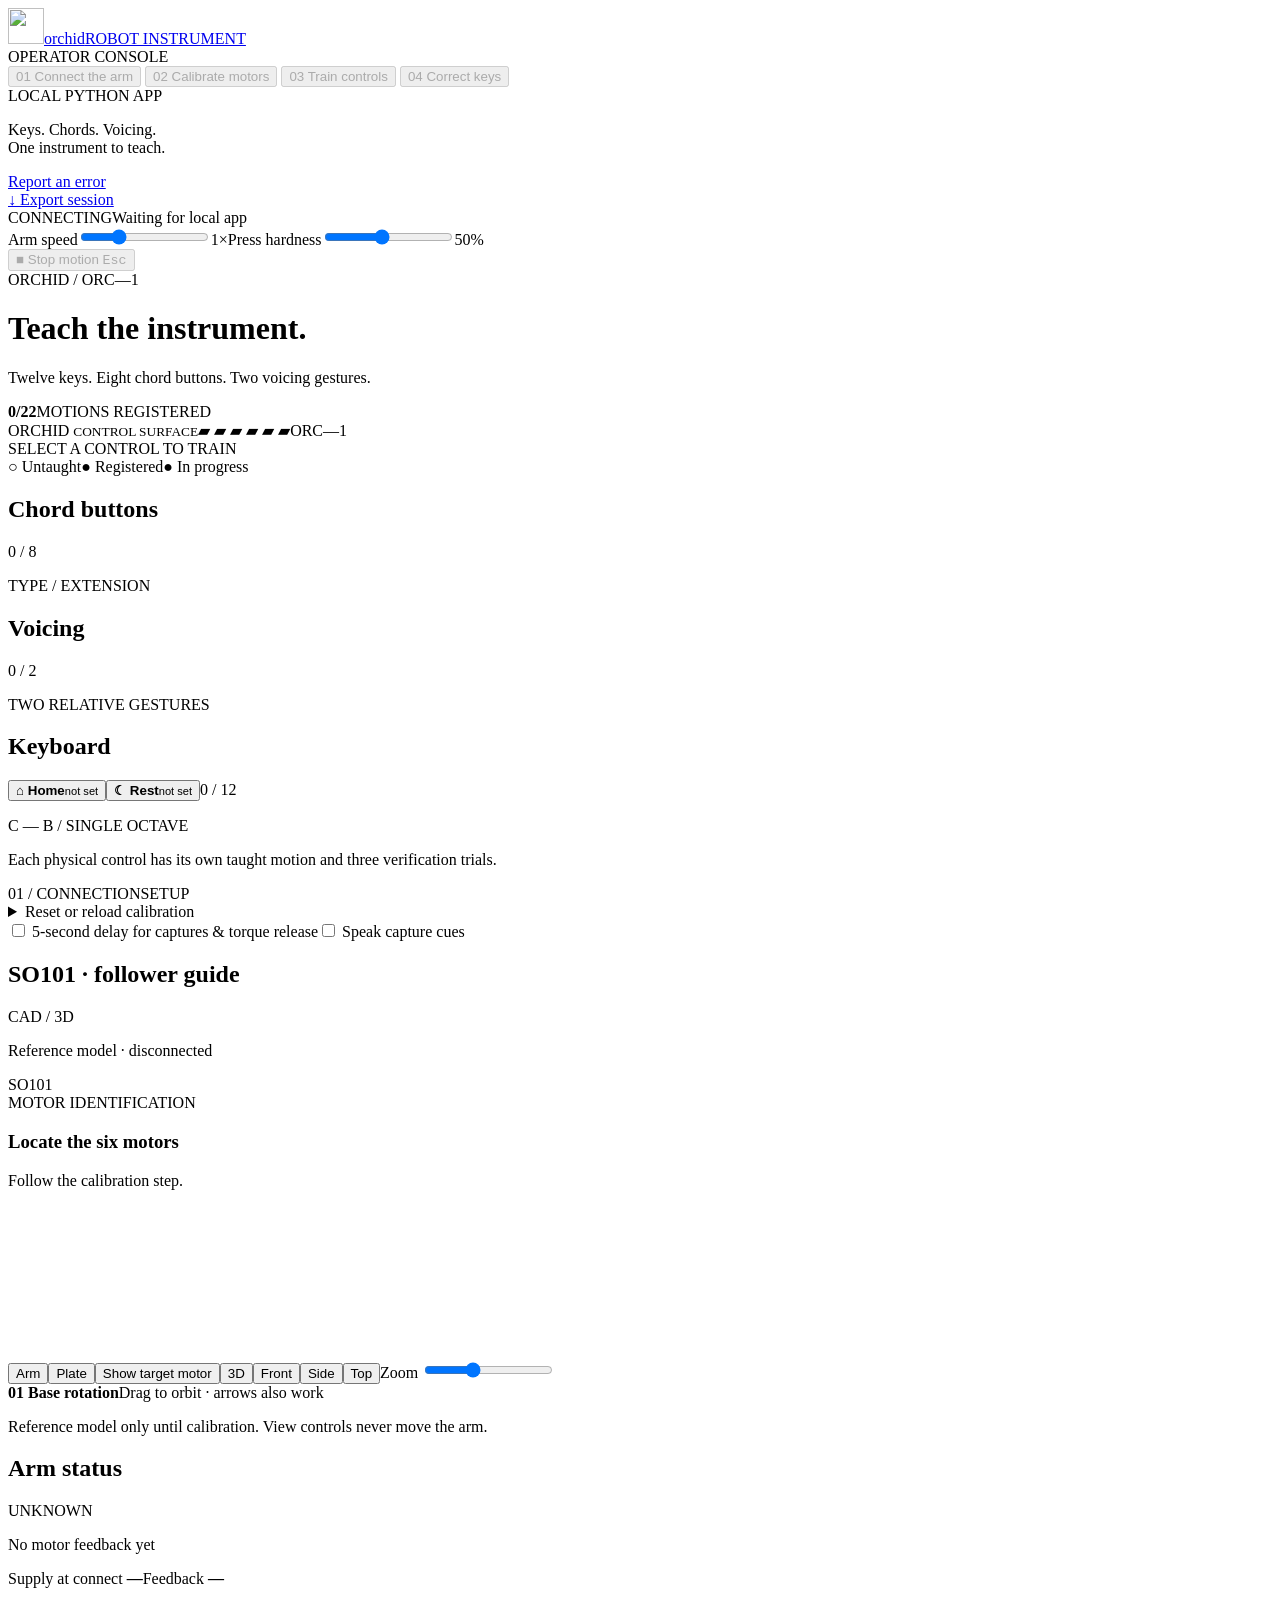
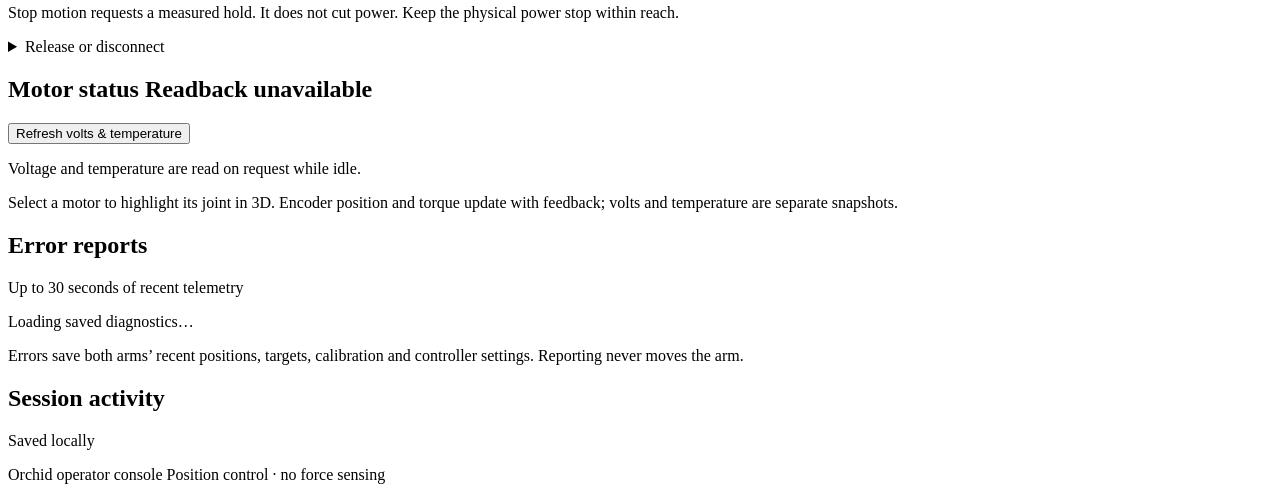
==== commit 57f31b69: "Correct keys by testing them; follow the wrist continuously; re-teach from the start - Calibrate key" ====
--- a/orchid_demo/static/index.html
+++ b/orchid_demo/static/index.html
@@ -26,7 +26,7 @@
       <button type="button" id="nav-connect" class="nav-item" data-view="connect" disabled><span>01</span> Connect the arm <b></b></button>
       <button type="button" id="nav-calibration" class="nav-item" data-view="calibration" disabled><span>02</span> Calibrate motors <b></b></button>
       <button type="button" id="nav-notes" class="nav-item" data-view="notes" disabled><span>03</span> Train controls <b></b></button>
-      <button type="button" id="nav-tune" class="nav-item" data-view="tune" disabled><span>04</span> Calibrate keys <b></b></button>
+      <button type="button" id="nav-tune" class="nav-item" data-view="tune" disabled><span>04</span> Correct keys <b></b></button>
     </nav>
     <div class="side-bottom"><span class="status-dot"></span> LOCAL PYTHON APP<p>Keys. Chords. Voicing.<br>One instrument to teach.</p><a href="#error-reports">Report an error</a><br><a href="/api/export" data-export download>↓ Export session</a></div>
   </aside>
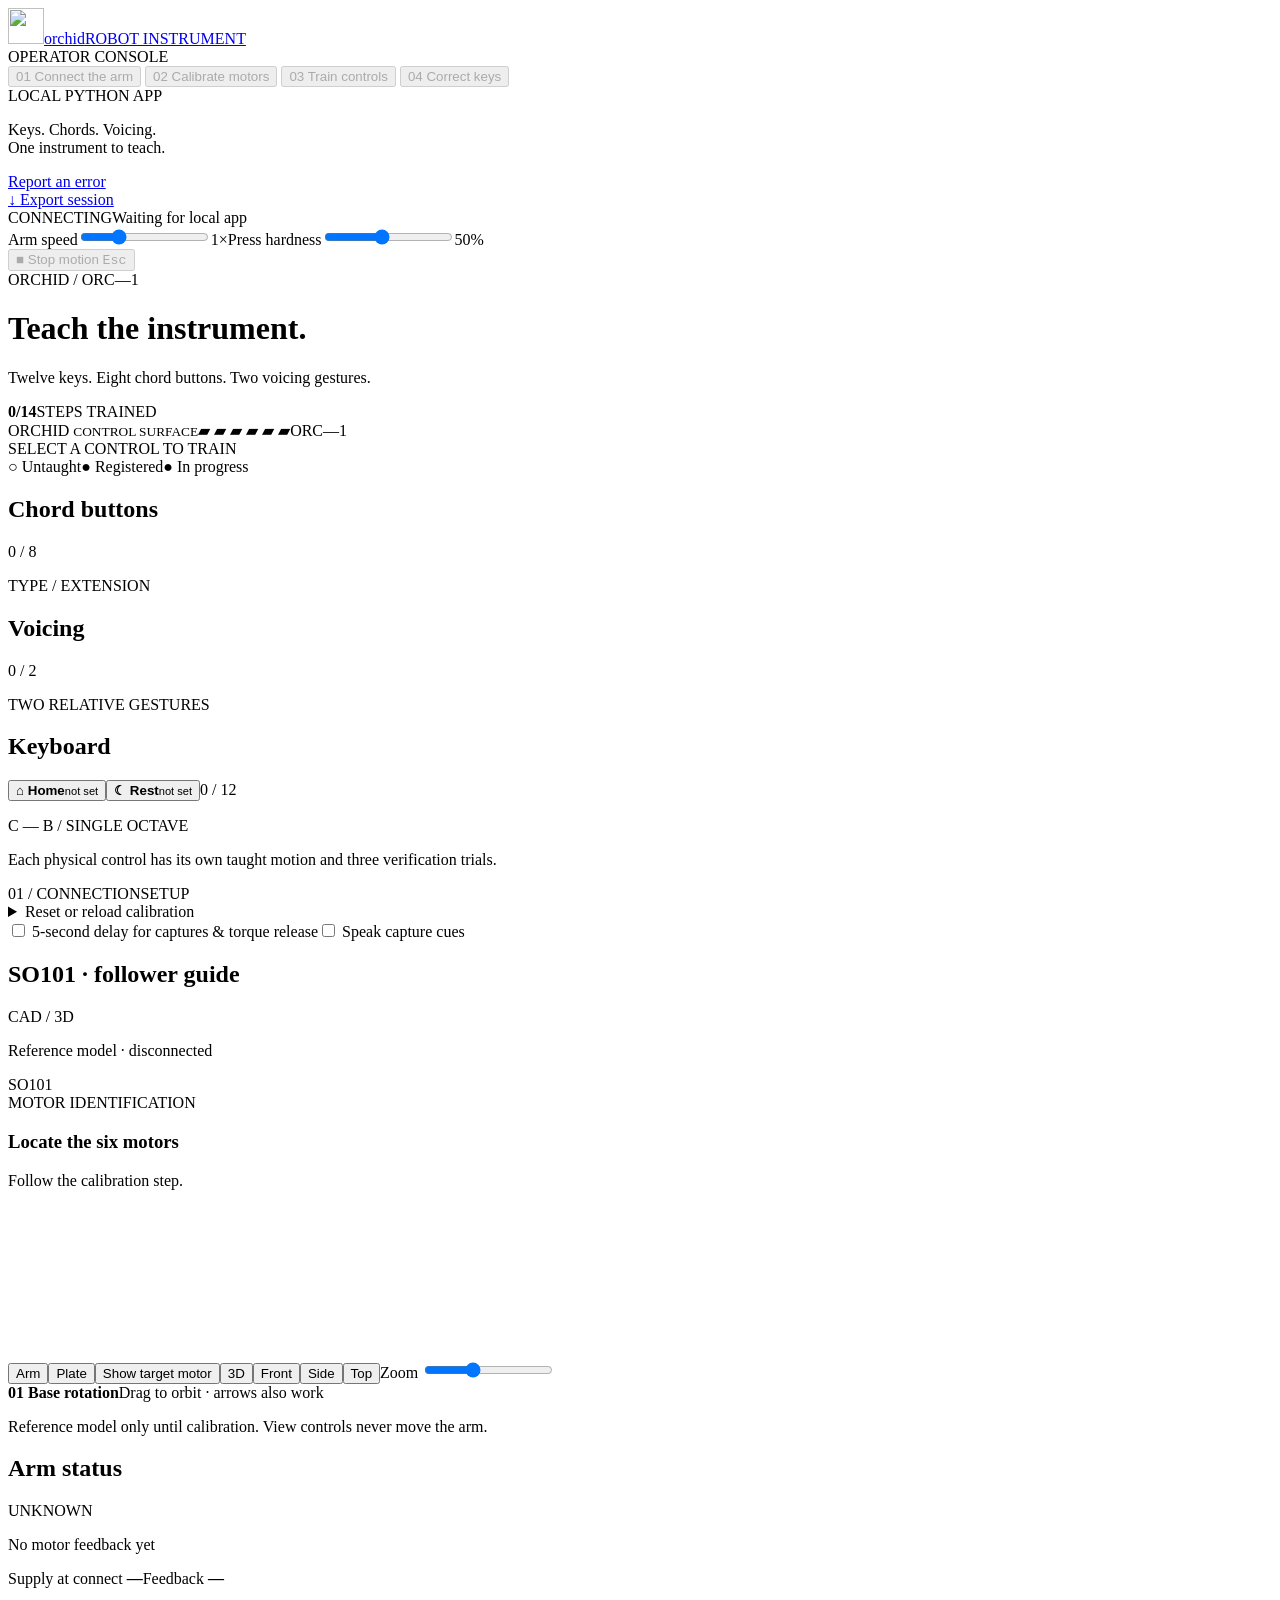
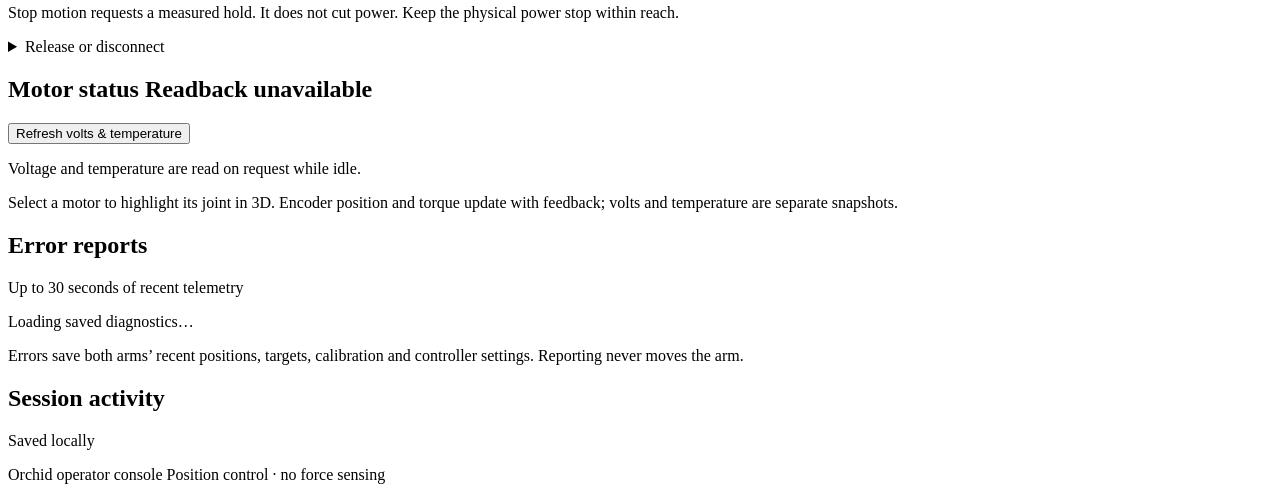
==== commit 20cf4ff0: "Play scores on Studio's beat, move hover to hover, and guide training Scores and timing - POST /api/" ====
--- a/orchid_demo/static/index.html
+++ b/orchid_demo/static/index.html
@@ -34,7 +34,7 @@
     <header class="topbar"><div><span id="mode" class="badge">CONNECTING</span><span id="connection">Waiting for local app</span></div><div class="topbar-tools"><div class="top-sliders"><label class="speed-control" title="Arm speed for every key, chord, dial turn and the API. Applies from the next play."><span>Arm speed</span><input id="arm-speed" type="range" min="0.25" max="3" step="0.25" value="1" aria-label="Arm speed, 0.25 to 3 times"><output id="arm-speed-value" for="arm-speed">1×</output></label><label class="speed-control" title="How fast the final touch → press moves, as a share of the other strokes. Lower is gentler. Applies to every key and chord button from the next play; the release is not slowed."><span>Press hardness</span><input id="press-hardness" type="range" min="10" max="100" step="5" value="50" aria-label="Press hardness, 10 to 100 percent"><output id="press-hardness-value" for="press-hardness">50%</output></label></div><button id="stop" class="stop" disabled>■ Stop motion <kbd>Esc</kbd></button></div></header>
     <main>
       <div id="connection-warning" class="notice danger" role="alert" hidden></div>
-      <div class="page-heading"><div><div class="eyebrow">ORCHID / ORC—1</div><h1>Teach the instrument.</h1><p>Twelve keys. Eight chord buttons. Two voicing gestures.</p></div><div class="progress-number"><strong id="completed">0<span>/22</span></strong><span>MOTIONS REGISTERED</span></div></div>
+      <div class="page-heading"><div><div class="eyebrow">ORCHID / ORC—1</div><h1>Teach the instrument.</h1><p>Twelve keys. Eight chord buttons. Two voicing gestures.</p></div><div class="progress-number"><strong id="completed">0<span>/14</span></strong><span id="completed-label">STEPS TRAINED</span></div></div>
       <section class="instrument-shell" aria-label="Orchid control training map">
         <div class="instrument-rail"><span>ORCHID <small>CONTROL SURFACE</small></span><span class="rail-slots" aria-hidden="true">▰ ▰ ▰ ▰ ▰ ▰</span><span>ORC—1</span></div>
         <div class="instrument-face">
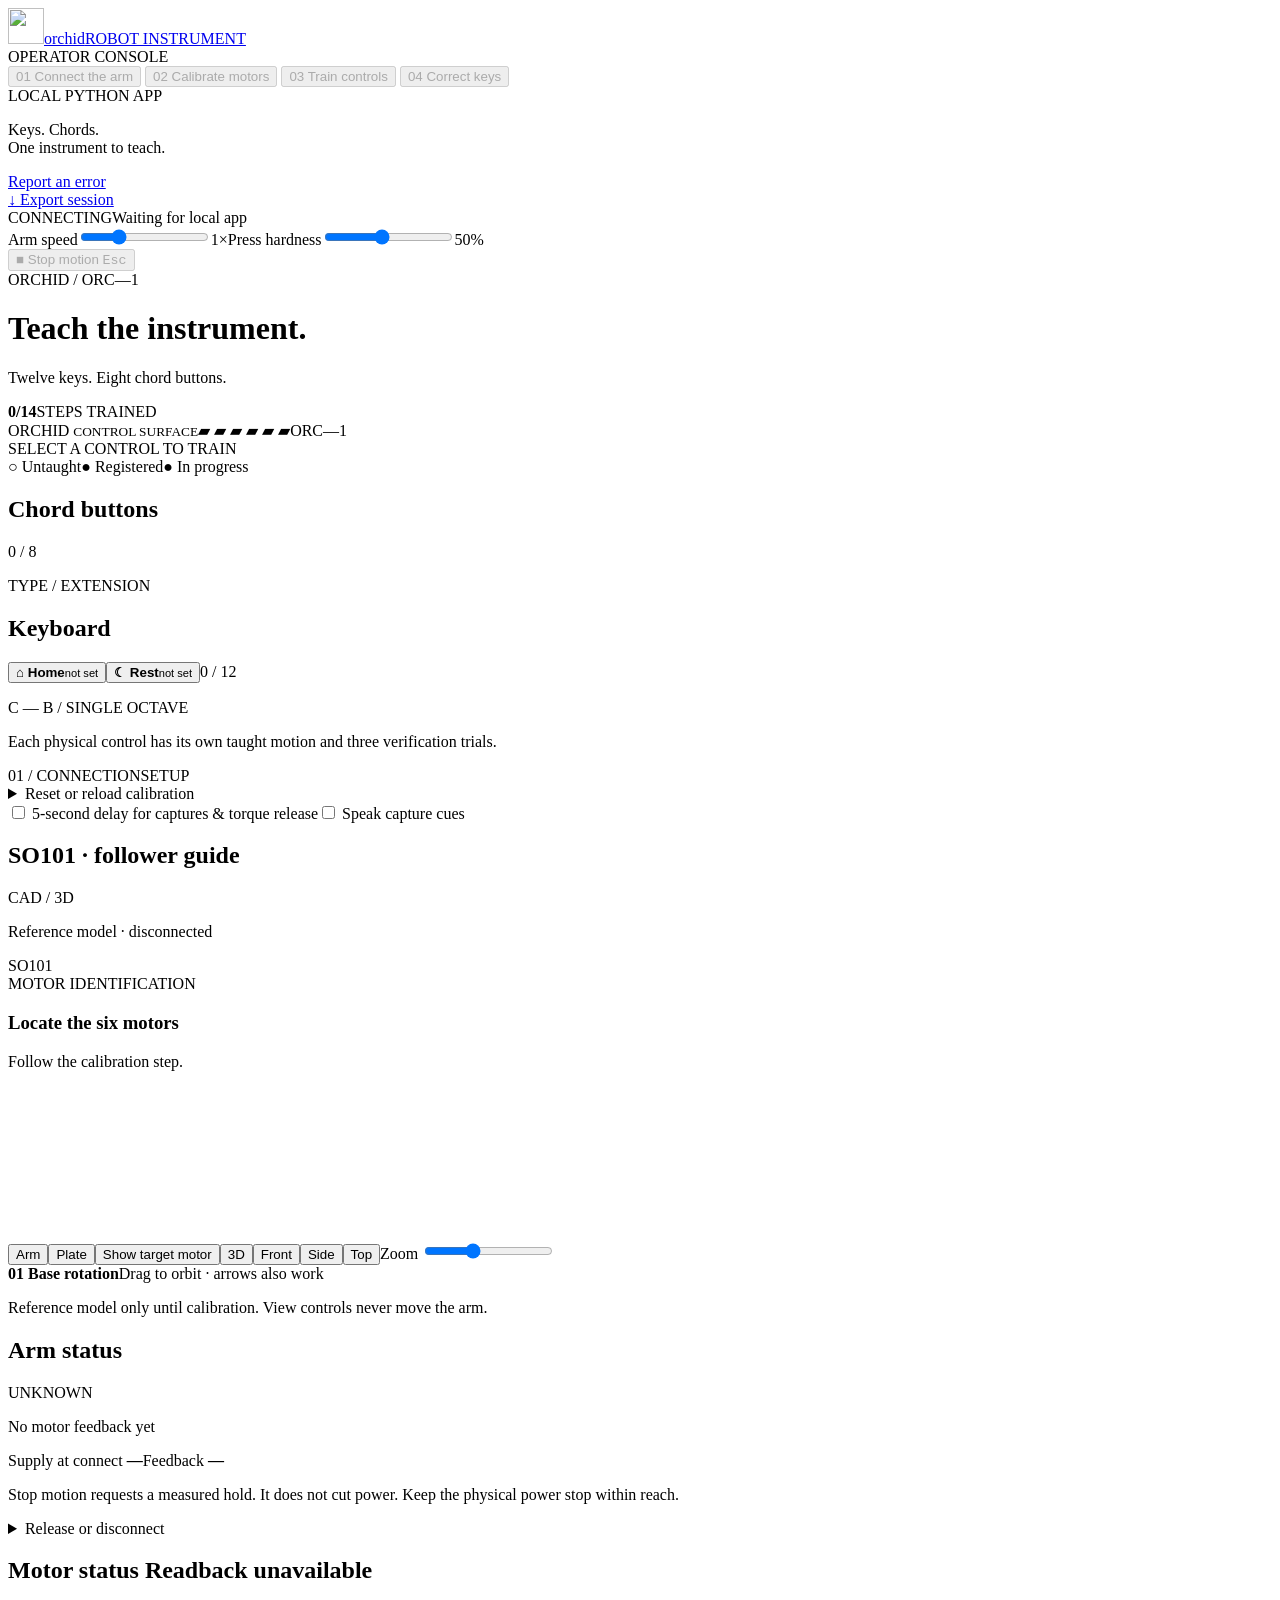
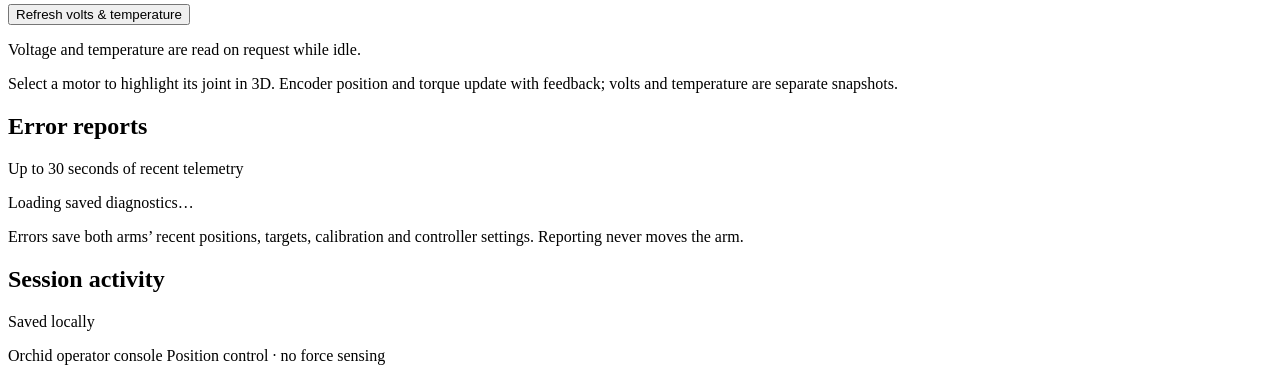
==== commit 7b82e504: "Drop dial teaching from the operator console Remove the voicing bank (CW / CCW buttons, knob, 0 / 2 " ====
--- a/orchid_demo/static/index.html
+++ b/orchid_demo/static/index.html
@@ -28,20 +28,19 @@
       <button type="button" id="nav-notes" class="nav-item" data-view="notes" disabled><span>03</span> Train controls <b></b></button>
       <button type="button" id="nav-tune" class="nav-item" data-view="tune" disabled><span>04</span> Correct keys <b></b></button>
     </nav>
-    <div class="side-bottom"><span class="status-dot"></span> LOCAL PYTHON APP<p>Keys. Chords. Voicing.<br>One instrument to teach.</p><a href="#error-reports">Report an error</a><br><a href="/api/export" data-export download>↓ Export session</a></div>
+    <div class="side-bottom"><span class="status-dot"></span> LOCAL PYTHON APP<p>Keys. Chords.<br>One instrument to teach.</p><a href="#error-reports">Report an error</a><br><a href="/api/export" data-export download>↓ Export session</a></div>
   </aside>
   <div class="workspace">
-    <header class="topbar"><div><span id="mode" class="badge">CONNECTING</span><span id="connection">Waiting for local app</span></div><div class="topbar-tools"><div class="top-sliders"><label class="speed-control" title="Arm speed for every key, chord, dial turn and the API. Applies from the next play."><span>Arm speed</span><input id="arm-speed" type="range" min="0.25" max="3" step="0.25" value="1" aria-label="Arm speed, 0.25 to 3 times"><output id="arm-speed-value" for="arm-speed">1×</output></label><label class="speed-control" title="How fast the final touch → press moves, as a share of the other strokes. Lower is gentler. Applies to every key and chord button from the next play; the release is not slowed."><span>Press hardness</span><input id="press-hardness" type="range" min="10" max="100" step="5" value="50" aria-label="Press hardness, 10 to 100 percent"><output id="press-hardness-value" for="press-hardness">50%</output></label></div><button id="stop" class="stop" disabled>■ Stop motion <kbd>Esc</kbd></button></div></header>
+    <header class="topbar"><div><span id="mode" class="badge">CONNECTING</span><span id="connection">Waiting for local app</span></div><div class="topbar-tools"><div class="top-sliders"><label class="speed-control" title="Arm speed for every key, chord and the API. Applies from the next play."><span>Arm speed</span><input id="arm-speed" type="range" min="0.25" max="3" step="0.25" value="1" aria-label="Arm speed, 0.25 to 3 times"><output id="arm-speed-value" for="arm-speed">1×</output></label><label class="speed-control" title="How fast the final touch → press moves, as a share of the other strokes. Lower is gentler. Applies to every key and chord button from the next play; the release is not slowed."><span>Press hardness</span><input id="press-hardness" type="range" min="10" max="100" step="5" value="50" aria-label="Press hardness, 10 to 100 percent"><output id="press-hardness-value" for="press-hardness">50%</output></label></div><button id="stop" class="stop" disabled>■ Stop motion <kbd>Esc</kbd></button></div></header>
     <main>
       <div id="connection-warning" class="notice danger" role="alert" hidden></div>
-      <div class="page-heading"><div><div class="eyebrow">ORCHID / ORC—1</div><h1>Teach the instrument.</h1><p>Twelve keys. Eight chord buttons. Two voicing gestures.</p></div><div class="progress-number"><strong id="completed">0<span>/14</span></strong><span id="completed-label">STEPS TRAINED</span></div></div>
+      <div class="page-heading"><div><div class="eyebrow">ORCHID / ORC—1</div><h1>Teach the instrument.</h1><p>Twelve keys. Eight chord buttons.</p></div><div class="progress-number"><strong id="completed">0<span>/14</span></strong><span id="completed-label">STEPS TRAINED</span></div></div>
       <section class="instrument-shell" aria-label="Orchid control training map">
         <div class="instrument-rail"><span>ORCHID <small>CONTROL SURFACE</small></span><span class="rail-slots" aria-hidden="true">▰ ▰ ▰ ▰ ▰ ▰</span><span>ORC—1</span></div>
         <div class="instrument-face">
           <div class="instrument-topline"><span><i class="lamp"></i> SELECT A CONTROL TO TRAIN</span><div class="legend"><span>○ Untaught</span><span class="green">● Registered</span><span class="amber">● In progress</span></div></div>
           <div class="instrument-controls">
             <section class="chord-bank" aria-label="Chord buttons"><div class="section-line"><h2>Chord buttons</h2><span id="chord-count" class="subtle">0 / 8</span></div><div id="chord-buttons" class="chord-grid"></div><p class="surface-caption">TYPE / EXTENSION</p></section>
-            <section class="voicing-bank" aria-label="Large voicing dial"><div class="section-line"><h2>Voicing</h2><span id="dial-count" class="subtle">0 / 2</span></div><div class="voicing-knob" aria-hidden="true"><span></span></div><div id="dial-buttons" class="dial-actions"></div><p class="surface-caption">TWO RELATIVE GESTURES</p></section>
             <section class="note-bank" aria-label="Twelve note registration progress"><div class="section-line"><h2>Keyboard</h2><button type="button" id="home-control" class="home-control" data-note="home" aria-label="Arm home pose"><strong>⌂ Home</strong><small id="home-control-status">not set</small></button><button type="button" id="rest-control" class="home-control" data-note="rest" aria-label="Arm rest pose"><strong>☾ Rest</strong><small id="rest-control-status">not set</small></button><span id="key-count" class="subtle">0 / 12</span></div><div id="keyboard" class="keyboard"></div><p class="surface-caption">C — B / SINGLE OCTAVE</p></section>
           </div>
           <p class="subtle" id="keyboard-hint">Each physical control has its own taught motion and three verification trials.</p>
